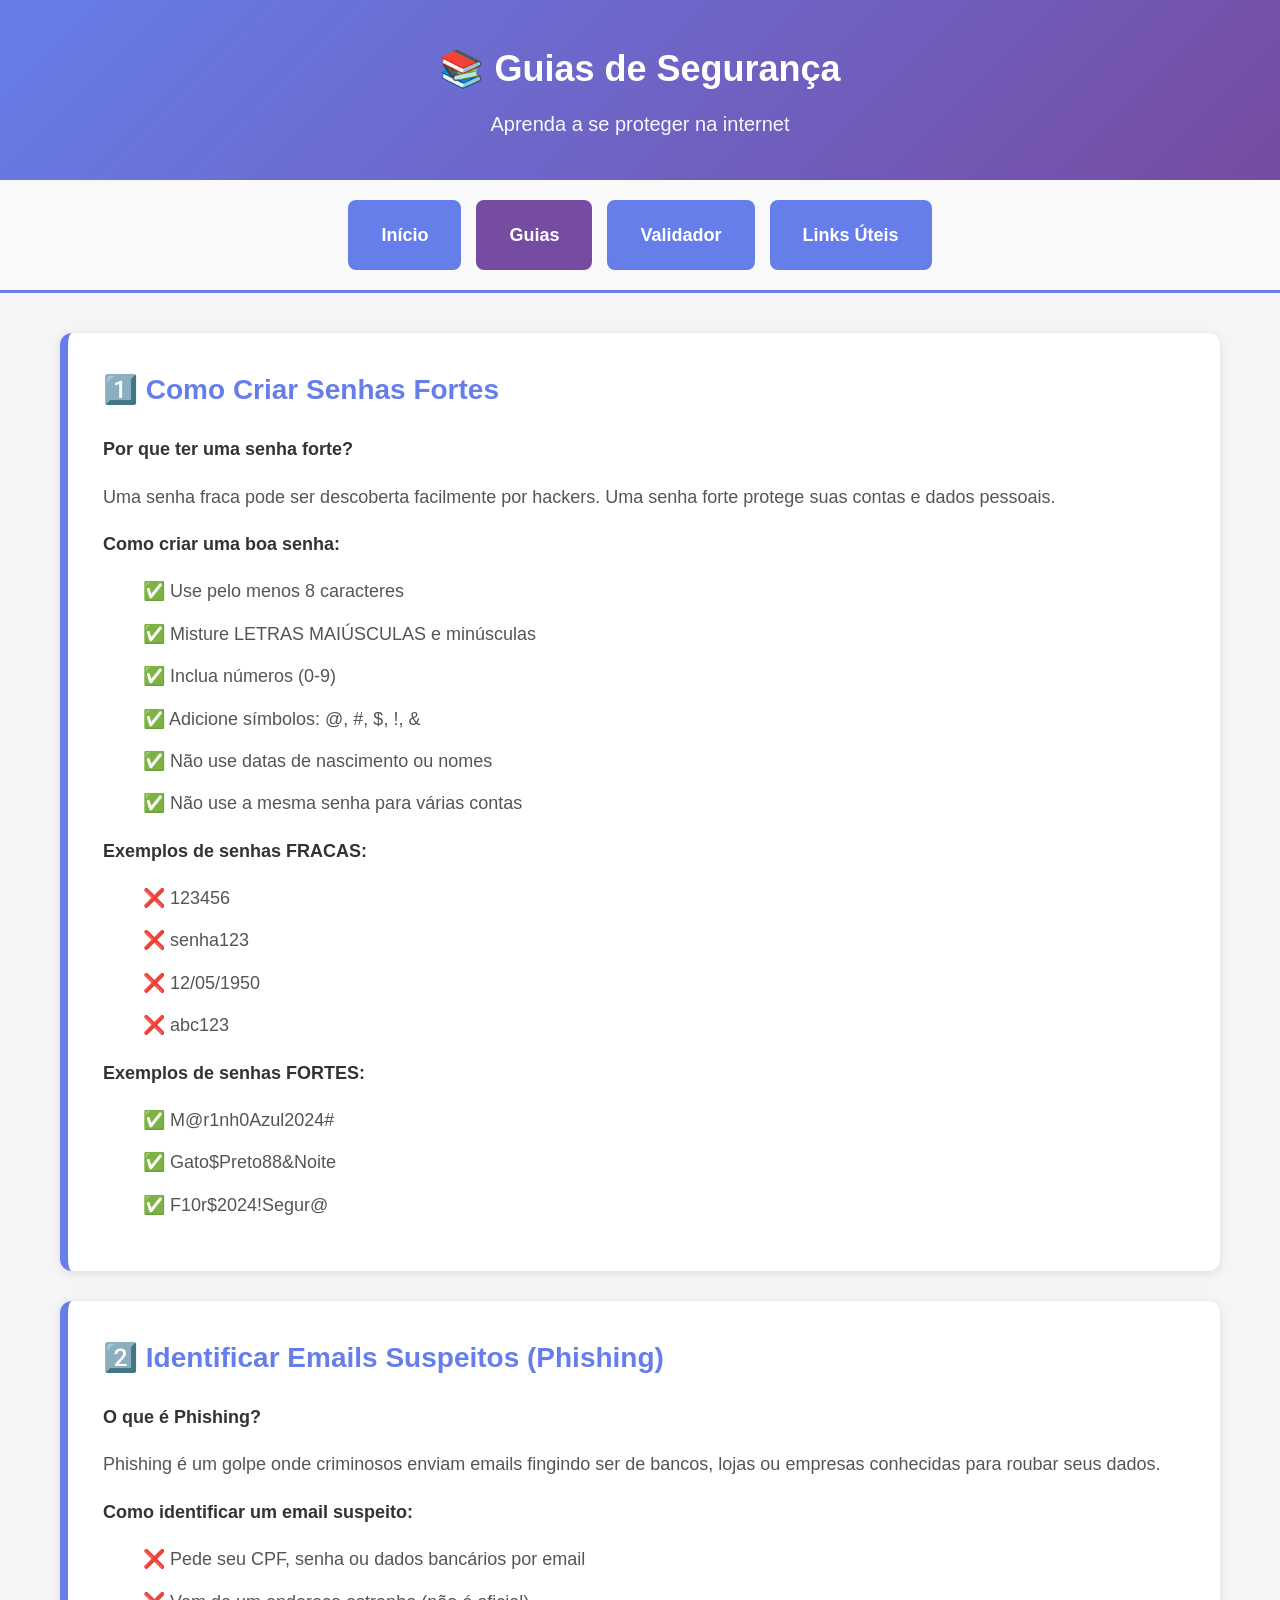
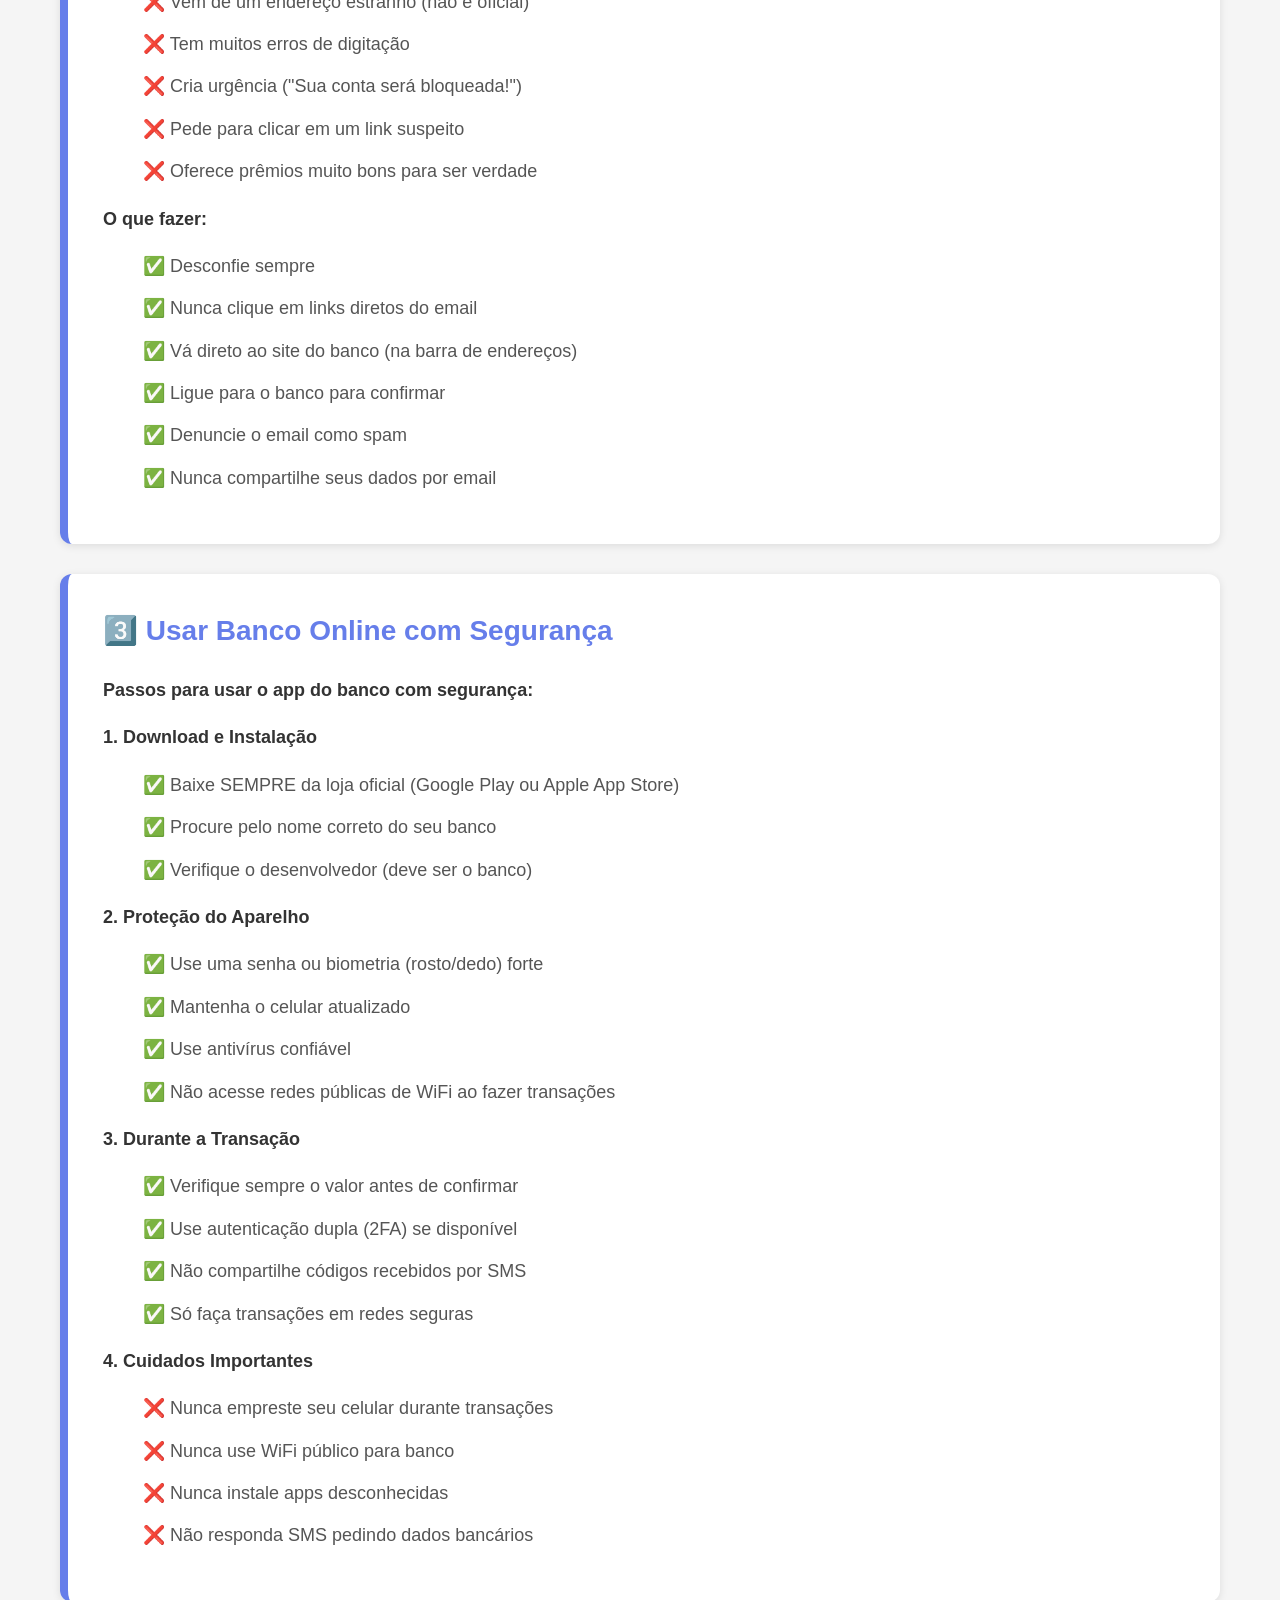
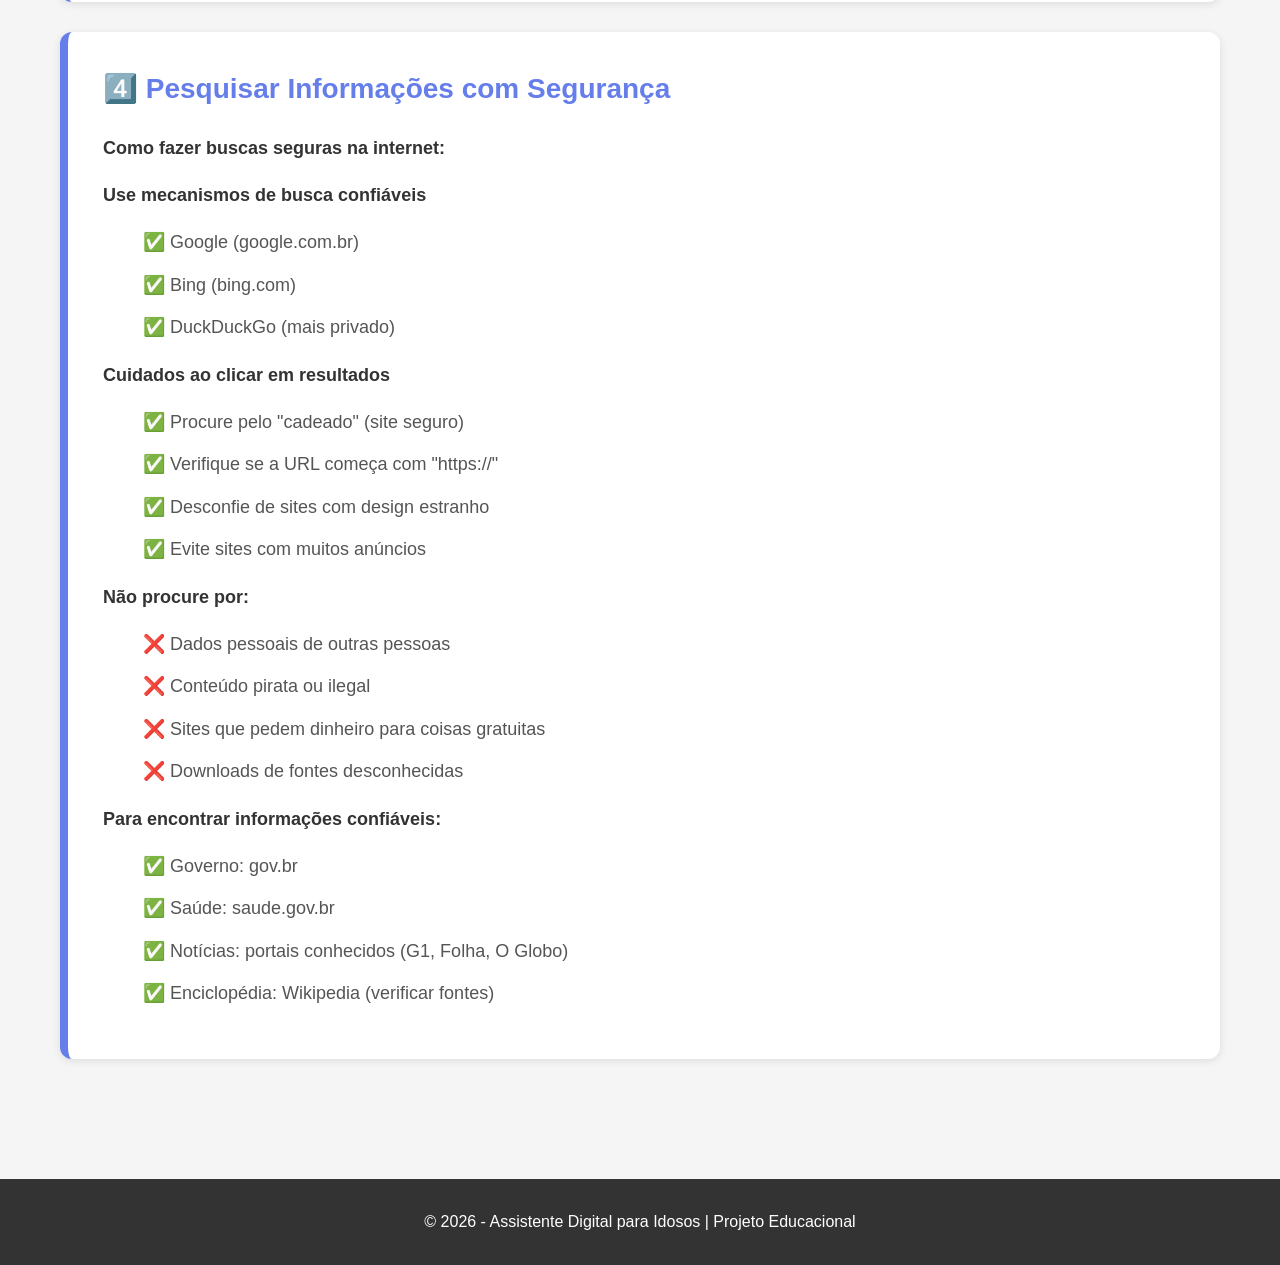
==== guias.html @ 8776e9c4 "Criar estrutura inicial do projeto - páginas HTML, CSS e JavaScript" ====
<!DOCTYPE html>
<html lang="pt-BR">
<head>
    <meta charset="UTF-8">
    <meta name="viewport" content="width=device-width, initial-scale=1.0">
    <title>Guias de Segurança</title>
    <link rel="stylesheet" href="css/style.css">
</head>
<body>
    <header>
        <h1>📚 Guias de Segurança</h1>
        <p>Aprenda a se proteger na internet</p>
    </header>

    <nav class="menu-principal">
        <a href="index.html" class="menu-btn">Início</a>
        <a href="guias.html" class="menu-btn ativo">Guias</a>
        <a href="validador.html" class="menu-btn">Validador</a>
        <a href="links-uteis.html" class="menu-btn">Links Úteis</a>
    </nav>

    <main>
        <section class="guia">
            <h2>1️⃣ Como Criar Senhas Fortes</h2>
            <div class="conteudo-guia">
                <p><strong>Por que ter uma senha forte?</strong></p>
                <p>Uma senha fraca pode ser descoberta facilmente por hackers. Uma senha forte protege suas contas e dados pessoais.</p>
                
                <p><strong>Como criar uma boa senha:</strong></p>
                <ul>
                    <li>✅ Use pelo menos 8 caracteres</li>
                    <li>✅ Misture LETRAS MAIÚSCULAS e minúsculas</li>
                    <li>✅ Inclua números (0-9)</li>
                    <li>✅ Adicione símbolos: @, #, $, !, &</li>
                    <li>✅ Não use datas de nascimento ou nomes</li>
                    <li>✅ Não use a mesma senha para várias contas</li>
                </ul>

                <p><strong>Exemplos de senhas FRACAS:</strong></p>
                <ul>
                    <li>❌ 123456</li>
                    <li>❌ senha123</li>
                    <li>❌ 12/05/1950</li>
                    <li>❌ abc123</li>
                </ul>

                <p><strong>Exemplos de senhas FORTES:</strong></p>
                <ul>
                    <li>✅ M@r1nh0Azul2024#</li>
                    <li>✅ Gato$Preto88&Noite</li>
                    <li>✅ F10r$2024!Segur@</li>
                </ul>
            </div>
        </section>

        <section class="guia">
            <h2>2️⃣ Identificar Emails Suspeitos (Phishing)</h2>
            <div class="conteudo-guia">
                <p><strong>O que é Phishing?</strong></p>
                <p>Phishing é um golpe onde criminosos enviam emails fingindo ser de bancos, lojas ou empresas conhecidas para roubar seus dados.</p>
                
                <p><strong>Como identificar um email suspeito:</strong></p>
                <ul>
                    <li>❌ Pede seu CPF, senha ou dados bancários por email</li>
                    <li>❌ Vem de um endereço estranho (não é oficial)</li>
                    <li>❌ Tem muitos erros de digitação</li>
                    <li>❌ Cria urgência ("Sua conta será bloqueada!")</li>
                    <li>❌ Pede para clicar em um link suspeito</li>
                    <li>❌ Oferece prêmios muito bons para ser verdade</li>
                </ul>

                <p><strong>O que fazer:</strong></p>
                <ul>
                    <li>✅ Desconfie sempre</li>
                    <li>✅ Nunca clique em links diretos do email</li>
                    <li>✅ Vá direto ao site do banco (na barra de endereços)</li>
                    <li>✅ Ligue para o banco para confirmar</li>
                    <li>✅ Denuncie o email como spam</li>
                    <li>✅ Nunca compartilhe seus dados por email</li>
                </ul>
            </div>
        </section>

        <section class="guia">
            <h2>3️⃣ Usar Banco Online com Segurança</h2>
            <div class="conteudo-guia">
                <p><strong>Passos para usar o app do banco com segurança:</strong></p>
                
                <p><strong>1. Download e Instalação</strong></p>
                <ul>
                    <li>✅ Baixe SEMPRE da loja oficial (Google Play ou Apple App Store)</li>
                    <li>✅ Procure pelo nome correto do seu banco</li>
                    <li>✅ Verifique o desenvolvedor (deve ser o banco)</li>
                </ul>

                <p><strong>2. Proteção do Aparelho</strong></p>
                <ul>
                    <li>✅ Use uma senha ou biometria (rosto/dedo) forte</li>
                    <li>✅ Mantenha o celular atualizado</li>
                    <li>✅ Use antivírus confiável</li>
                    <li>✅ Não acesse redes públicas de WiFi ao fazer transações</li>
                </ul>

                <p><strong>3. Durante a Transação</strong></p>
                <ul>
                    <li>✅ Verifique sempre o valor antes de confirmar</li>
                    <li>✅ Use autenticação dupla (2FA) se disponível</li>
                    <li>✅ Não compartilhe códigos recebidos por SMS</li>
                    <li>✅ Só faça transações em redes seguras</li>
                </ul>

                <p><strong>4. Cuidados Importantes</strong></p>
                <ul>
                    <li>❌ Nunca empreste seu celular durante transações</li>
                    <li>❌ Nunca use WiFi público para banco</li>
                    <li>❌ Nunca instale apps desconhecidas</li>
                    <li>❌ Não responda SMS pedindo dados bancários</li>
                </ul>
            </div>
        </section>

        <section class="guia">
            <h2>4️⃣ Pesquisar Informações com Segurança</h2>
            <div class="conteudo-guia">
                <p><strong>Como fazer buscas seguras na internet:</strong></p>
                
                <p><strong>Use mecanismos de busca confiáveis</strong></p>
                <ul>
                    <li>✅ Google (google.com.br)</li>
                    <li>✅ Bing (bing.com)</li>
                    <li>✅ DuckDuckGo (mais privado)</li>
                </ul>

                <p><strong>Cuidados ao clicar em resultados</strong></p>
                <ul>
                    <li>✅ Procure pelo "cadeado" (site seguro)</li>
                    <li>✅ Verifique se a URL começa com "https://"</li>
                    <li>✅ Desconfie de sites com design estranho</li>
                    <li>✅ Evite sites com muitos anúncios</li>
                </ul>

                <p><strong>Não procure por:</strong></p>
                <ul>
                    <li>❌ Dados pessoais de outras pessoas</li>
                    <li>❌ Conteúdo pirata ou ilegal</li>
                    <li>❌ Sites que pedem dinheiro para coisas gratuitas</li>
                    <li>❌ Downloads de fontes desconhecidas</li>
                </ul>

                <p><strong>Para encontrar informações confiáveis:</strong></p>
                <ul>
                    <li>✅ Governo: gov.br</li>
                    <li>✅ Saúde: saude.gov.br</li>
                    <li>✅ Notícias: portais conhecidos (G1, Folha, O Globo)</li>
                    <li>✅ Enciclopédia: Wikipedia (verificar fontes)</li>
                </ul>
            </div>
        </section>
    </main>

    <footer>
        <p>&copy; 2026 - Assistente Digital para Idosos | Projeto Educacional</p>
    </footer>

    <script src="js/script.js"></script>
</body>
</html>
---- css/style.css ----
/* ========================================
   ESTILOS GERAIS - Design Acessível
   ======================================== */

* {
    margin: 0;
    padding: 0;
    box-sizing: border-box;
}

body {
    font-family: 'Segoe UI', Tahoma, Geneva, Verdana, sans-serif;
    background-color: #f5f5f5;
    color: #333;
    line-height: 1.6;
}

/* ========================================
   HEADER
   ======================================== */

header {
    background: linear-gradient(135deg, #667eea 0%, #764ba2 100%);
    color: white;
    padding: 40px 20px;
    text-align: center;
    box-shadow: 0 4px 6px rgba(0, 0, 0, 0.1);
}

header h1 {
    font-size: 36px;
    margin-bottom: 10px;
    font-weight: 700;
}

header p {
    font-size: 20px;
    opacity: 0.95;
}

/* ========================================
   NAVEGAÇÃO PRINCIPAL
   ======================================== */

.menu-principal {
    display: flex;
    justify-content: center;
    gap: 15px;
    background-color: #f9f9f9;
    padding: 20px;
    flex-wrap: wrap;
    border-bottom: 3px solid #667eea;
}

.menu-btn {
    padding: 18px 30px;
    background-color: #667eea;
    color: white;
    text-decoration: none;
    border-radius: 8px;
    font-size: 18px;
    font-weight: 600;
    cursor: pointer;
    transition: all 0.3s ease;
    border: 3px solid #667eea;
}

.menu-btn:hover {
    background-color: #764ba2;
    border-color: #764ba2;
    transform: translateY(-2px);
    box-shadow: 0 4px 8px rgba(0, 0, 0, 0.15);
}

.menu-btn.ativo {
    background-color: #764ba2;
    border-color: #764ba2;
}

/* ========================================
   MAIN CONTENT
   ======================================== */

main {
    max-width: 1200px;
    margin: 0 auto;
    padding: 40px 20px;
}

/* ========================================
   SEÇÕES E CARDS
   ======================================== */

.secao-destaque {
    background-color: white;
    padding: 40px;
    border-radius: 12px;
    margin-bottom: 40px;
    box-shadow: 0 2px 8px rgba(0, 0, 0, 0.1);
    border-left: 8px solid #667eea;
}

.secao-destaque h2 {
    font-size: 32px;
    margin-bottom: 20px;
    color: #667eea;
}

.secao-destaque p {
    font-size: 20px;
    line-height: 1.8;
    color: #555;
}

/* ========================================
   CARDS CONTAINER
   ======================================== */

.cards-container {
    display: grid;
    grid-template-columns: repeat(auto-fit, minmax(300px, 1fr));
    gap: 30px;
    margin-bottom: 40px;
}

.card {
    background-color: white;
    padding: 30px;
    border-radius: 12px;
    box-shadow: 0 4px 12px rgba(0, 0, 0, 0.1);
    transition: all 0.3s ease;
    border: 2px solid transparent;
}

.card:hover {
    transform: translateY(-10px);
    box-shadow: 0 8px 20px rgba(0, 0, 0, 0.15);
    border-color: #667eea;
}

.card h3 {
    font-size: 24px;
    margin-bottom: 15px;
    color: #667eea;
}

.card p {
    font-size: 18px;
    margin-bottom: 20px;
    color: #666;
    line-height: 1.7;
}

/* ========================================
   BOTÕES
   ======================================== */

.btn-grande {
    display: inline-block;
    padding: 18px 35px;
    background-color: #667eea;
    color: white;
    text-decoration: none;
    border-radius: 8px;
    font-size: 18px;
    font-weight: 600;
    cursor: pointer;
    border: none;
    transition: all 0.3s ease;
    text-align: center;
}

.btn-grande:hover {
    background-color: #764ba2;
    transform: scale(1.05);
    box-shadow: 0 6px 15px rgba(102, 126, 234, 0.4);
}

.btn-validar {
    width: 100%;
    margin-top: 15px;
}

/* ========================================
   DICAS RÁPIDAS
   ======================================== */

.dicas-rapidas {
    background-color: #fff3cd;
    padding: 30px;
    border-radius: 12px;
    border-left: 8px solid #ffc107;
    margin-bottom: 40px;
}

.dicas-rapidas h2 {
    font-size: 28px;
    margin-bottom: 20px;
    color: #856404;
}

.dicas-rapidas ul {
    list-style: none;
    padding-left: 0;
}

.dicas-rapidas li {
    font-size: 18px;
    margin: 12px 0;
    color: #666;
    padding-left: 30px;
    position: relative;
}

/* ========================================
   GUIAS
   ======================================== */

.guia {
    background-color: white;
    padding: 35px;
    border-radius: 12px;
    margin-bottom: 30px;
    box-shadow: 0 2px 8px rgba(0, 0, 0, 0.1);
    border-left: 8px solid #667eea;
}

.guia h2 {
    font-size: 28px;
    margin-bottom: 20px;
    color: #667eea;
}

.conteudo-guia {
    font-size: 18px;
    line-height: 1.8;
    color: #555;
}

.conteudo-guia p {
    margin-bottom: 15px;
}

.conteudo-guia p strong {
    color: #333;
    font-weight: 600;
}

.conteudo-guia ul {
    margin: 15px 0 15px 30px;
    list-style: none;
}

.conteudo-guia li {
    margin: 10px 0;
    padding-left: 10px;
}

/* ========================================
   VALIDADOR
   ======================================== */

.formulario-validacao {
    background-color: white;
    padding: 40px;
    border-radius: 12px;
    margin-bottom: 40px;
    box-shadow: 0 2px 8px rgba(0, 0, 0, 0.1);
    text-align: center;
}

.formulario-validacao h2 {
    font-size: 28px;
    margin-bottom: 10px;
    color: #667eea;
}

.formulario-validacao p {
    font-size: 18px;
    margin-bottom: 25px;
    color: #666;
}

.formulario {
    display: flex;
    flex-direction: column;
    gap: 15px;
}

.input-grande {
    padding: 18px;
    font-size: 18px;
    border: 2px solid #ddd;
    border-radius: 8px;
    transition: border-color 0.3s ease;
}

.input-grande:focus {
    outline: none;
    border-color: #667eea;
    box-shadow: 0 0 0 3px rgba(102, 126, 234, 0.1);
}

#resultado {
    margin-bottom: 40px;
}

.resultado-box {
    background-color: white;
    padding: 35px;
    border-radius: 12px;
    box-shadow: 0 2px 8px rgba(0, 0, 0, 0.1);
}

.resultado-box h2 {
    font-size: 28px;
    margin-bottom: 20px;
}

#detalhesResultado {
    font-size: 18px;
    line-height: 1.8;
}

/* ========================================
   RESULTADO - STATUS
   ======================================== */

.seguro {
    color: #28a745;
    border-left: 8px solid #28a745;
}

.seguro h2 {
    color: #28a745;
}

.cuidado {
    color: #ffc107;
    border-left: 8px solid #ffc107;
}

.cuidado h2 {
    color: #ffc107;
}

.perigoso {
    color: #dc3545;
    border-left: 8px solid #dc3545;
}

.perigoso h2 {
    color: #dc3545;
}

/* ========================================
   INFORMAÇÕES DE VALIDAÇÃO
   ======================================== */

.info-validacao {
    background-color: white;
    padding: 35px;
    border-radius: 12px;
    box-shadow: 0 2px 8px rgba(0, 0, 0, 0.1);
}

.info-validacao h2 {
    font-size: 28px;
    margin-bottom: 20px;
    color: #667eea;
}

.info-validacao h3 {
    font-size: 22px;
    margin-top: 25px;
    margin-bottom: 15px;
    color: #333;
}

.info-validacao ul {
    margin-left: 30px;
    list-style: none;
}

.info-validacao li {
    font-size: 18px;
    margin: 12px 0;
    color: #555;
}

.resultado-info {
    background-color: #f9f9f9;
    padding: 20px;
    border-radius: 8px;
    margin: 15px 0;
    border-left: 5px solid #667eea;
}

.resultado-info h4 {
    font-size: 20px;
    margin-bottom: 10px;
    color: #333;
}

.resultado-info p {
    font-size: 18px;
    color: #666;
}

/* ========================================
   LINKS ÚTEIS
   ======================================== */

.categoria-links {
    margin-bottom: 40px;
}

.categoria-links h2 {
    font-size: 28px;
    margin-bottom: 25px;
    color: #667eea;
    padding-bottom: 15px;
    border-bottom: 3px solid #667eea;
}

.links-grid {
    display: grid;
    grid-template-columns: repeat(auto-fill, minmax(280px, 1fr));
    gap: 25px;
    margin-bottom: 30px;
}

.link-card {
    background-color: white;
    padding: 25px;
    border-radius: 12px;
    text-decoration: none;
    box-shadow: 0 4px 12px rgba(0, 0, 0, 0.1);
    transition: all 0.3s ease;
    border: 2px solid transparent;
    display: block;
}

.link-card:hover {
    transform: translateY(-8px);
    box-shadow: 0 8px 20px rgba(0, 0, 0, 0.15);
    border-color: #667eea;
}

.link-card h3 {
    font-size: 22px;
    margin-bottom: 10px;
    color: #667eea;
}

.link-card p {
    font-size: 16px;
    color: #666;
}

.aviso-links {
    background-color: #e7f3ff;
    padding: 25px;
    border-radius: 12px;
    border-left: 8px solid #0066cc;
    margin-top: 30px;
}

.aviso-links h3 {
    font-size: 22px;
    margin-bottom: 12px;
    color: #0066cc;
}

.aviso-links p {
    font-size: 18px;
    color: #333;
    line-height: 1.7;
}

/* ========================================
   FOOTER
   ======================================== */

footer {
    background-color: #333;
    color: white;
    text-align: center;
    padding: 30px 20px;
    margin-top: 50px;
    font-size: 16px;
}

/* ========================================
   RESPONSIVIDADE
   ======================================== */

@media (max-width: 768px) {
    header h1 {
        font-size: 28px;
    }

    header p {
        font-size: 16px;
    }

    .menu-principal {
        flex-direction: column;
        gap: 10px;
    }

    .menu-btn {
        width: 100%;
        padding: 15px 20px;
        font-size: 16px;
    }

    main {
        padding: 20px 15px;
    }

    .secao-destaque {
        padding: 20px;
    }

    .secao-destaque h2 {
        font-size: 24px;
    }

    .secao-destaque p {
        font-size: 16px;
    }

    .card h3 {
        font-size: 20px;
    }

    .card p {
        font-size: 16px;
    }

    .guia {
        padding: 20px;
    }

    .guia h2 {
        font-size: 22px;
    }

    .conteudo-guia {
        font-size: 16px;
    }

    .links-grid {
        grid-template-columns: 1fr;
    }

    .formulario {
        flex-direction: column;
    }

    .input-grande {
        padding: 15px;
        font-size: 16px;
    }
}

@media (max-width: 480px) {
    header h1 {
        font-size: 22px;
    }

    .btn-grande {
        padding: 15px 25px;
        font-size: 16px;
    }

    .card {
        padding: 20px;
    }

    .dicas-rapidas {
        padding: 20px;
    }

    .dicas-rapidas h2 {
        font-size: 22px;
    }

    .dicas-rapidas li {
        font-size: 16px;
    }
}
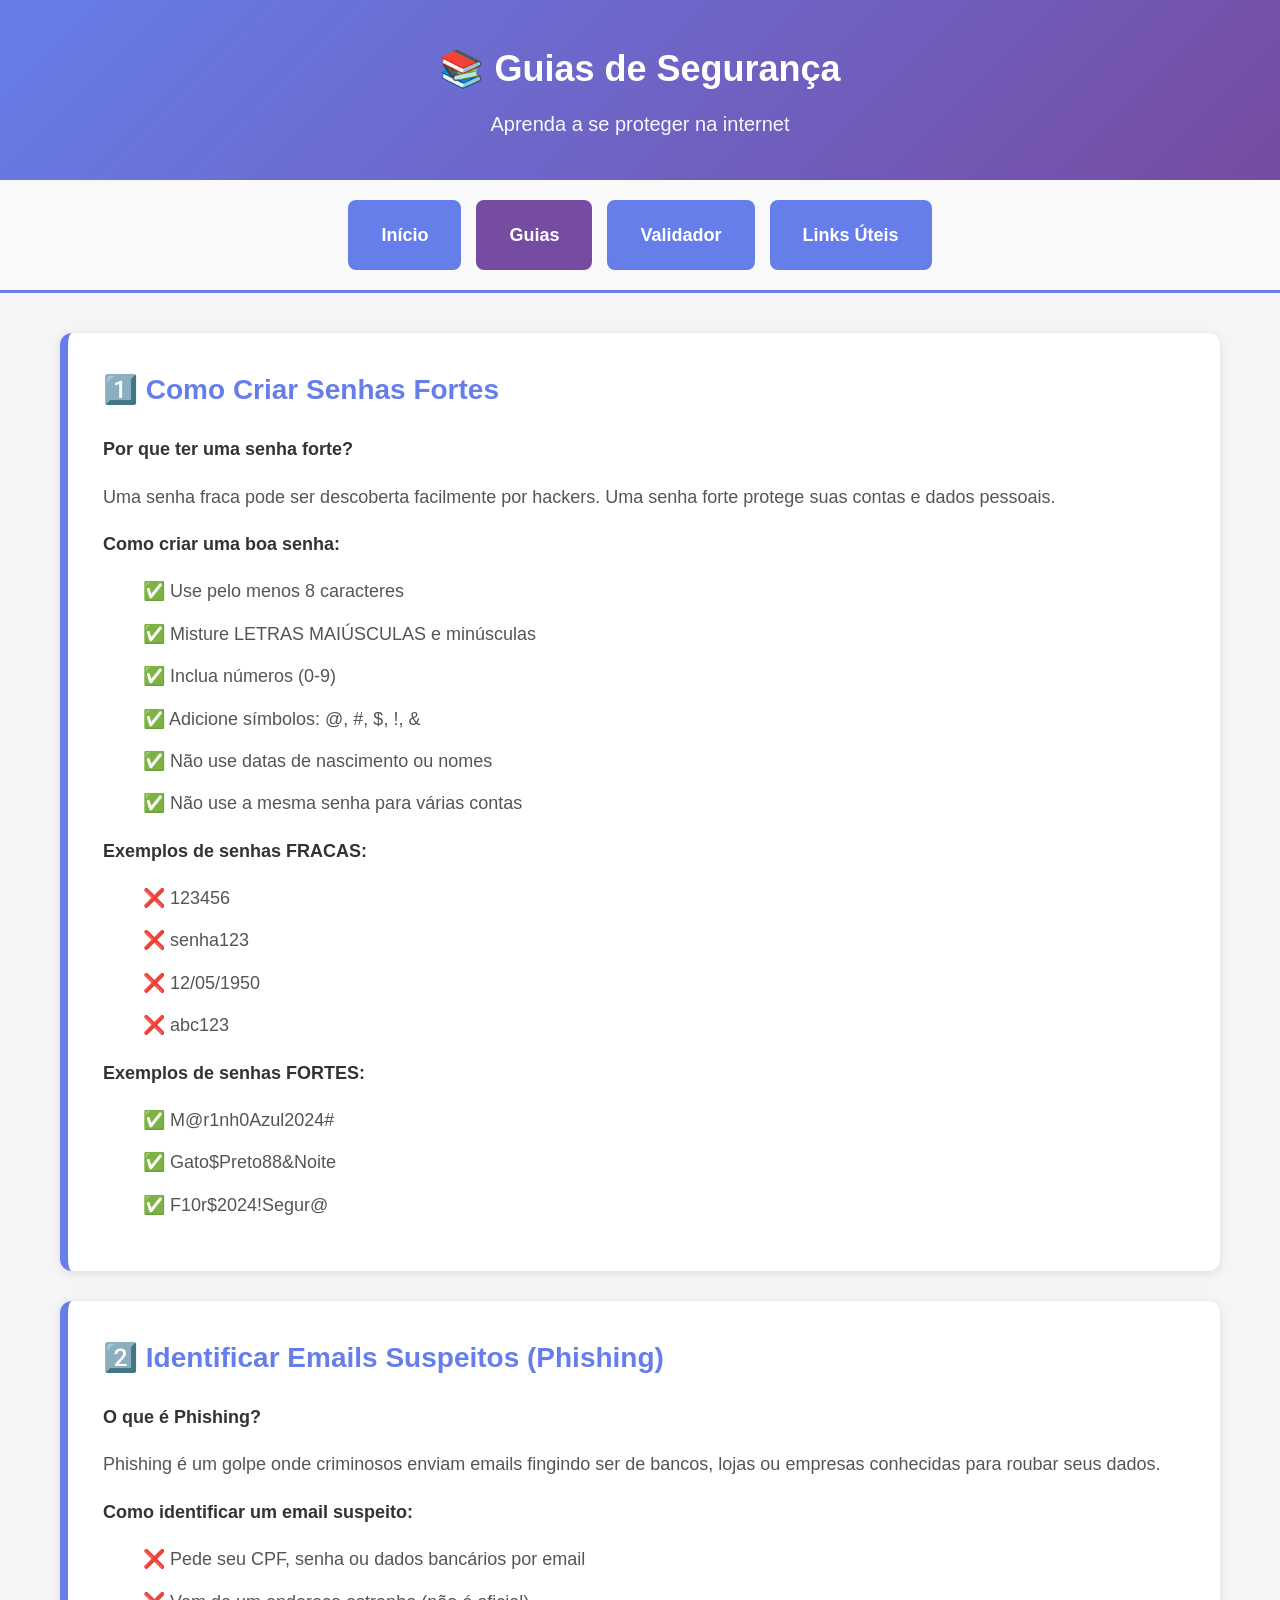
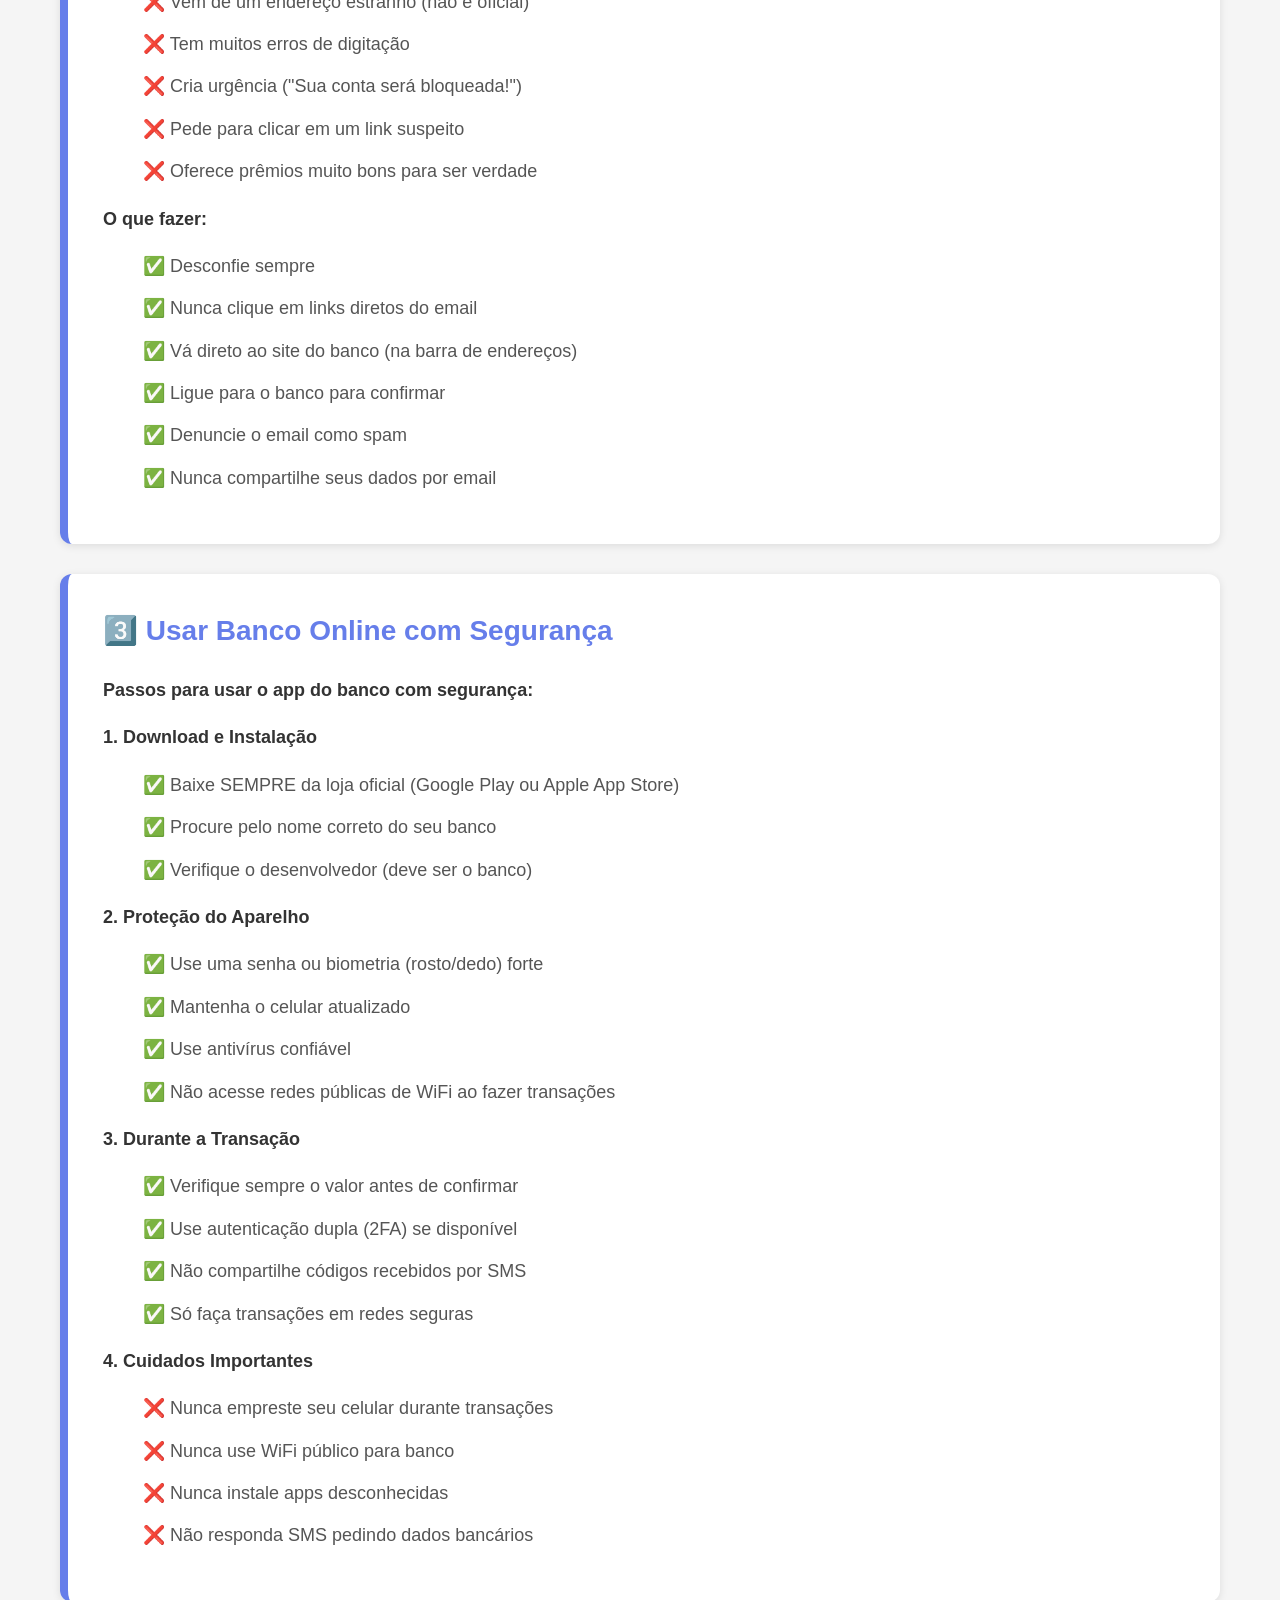
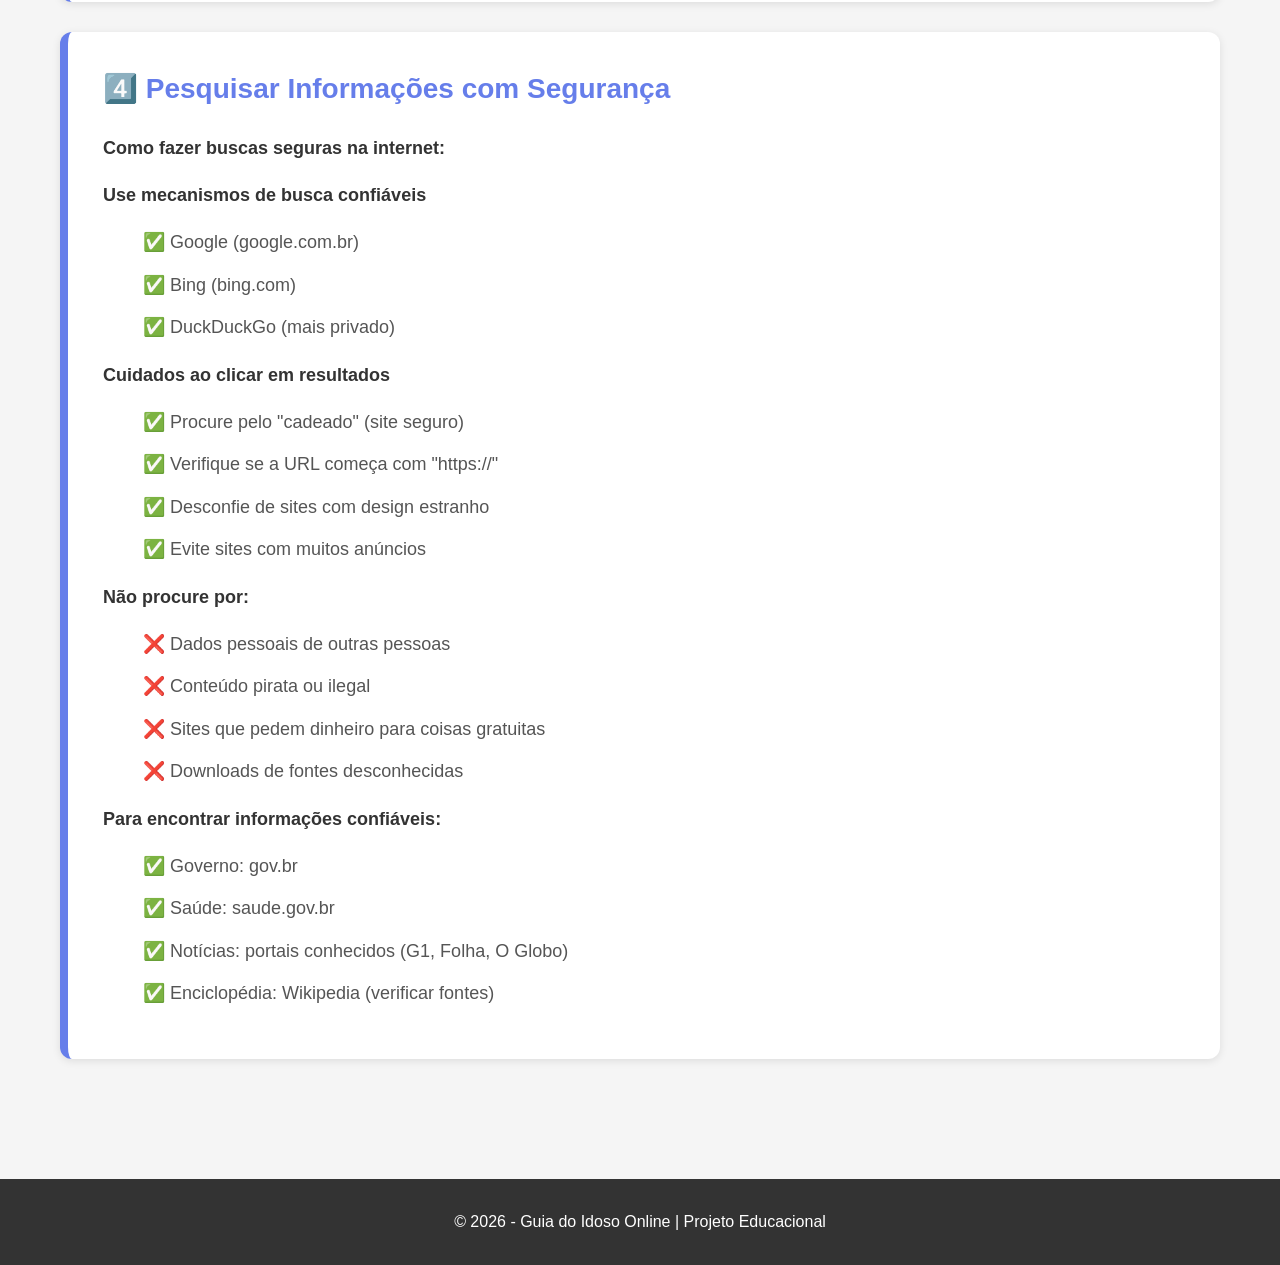
==== commit 5fd60c90: "Atualizar nome do projeto para 'Guia do Idoso Online'" ====
--- a/guias.html
+++ b/guias.html
@@ -3,7 +3,7 @@
 <head>
     <meta charset="UTF-8">
     <meta name="viewport" content="width=device-width, initial-scale=1.0">
-    <title>Guias de Segurança</title>
+    <title>Guias de Segurança - Guia do Idoso Online</title>
     <link rel="stylesheet" href="css/style.css">
 </head>
 <body>
@@ -159,7 +159,7 @@
     </main>
 
     <footer>
-        <p>&copy; 2026 - Assistente Digital para Idosos | Projeto Educacional</p>
+        <p>&copy; 2026 - Guia do Idoso Online | Projeto Educacional</p>
     </footer>
 
     <script src="js/script.js"></script>
